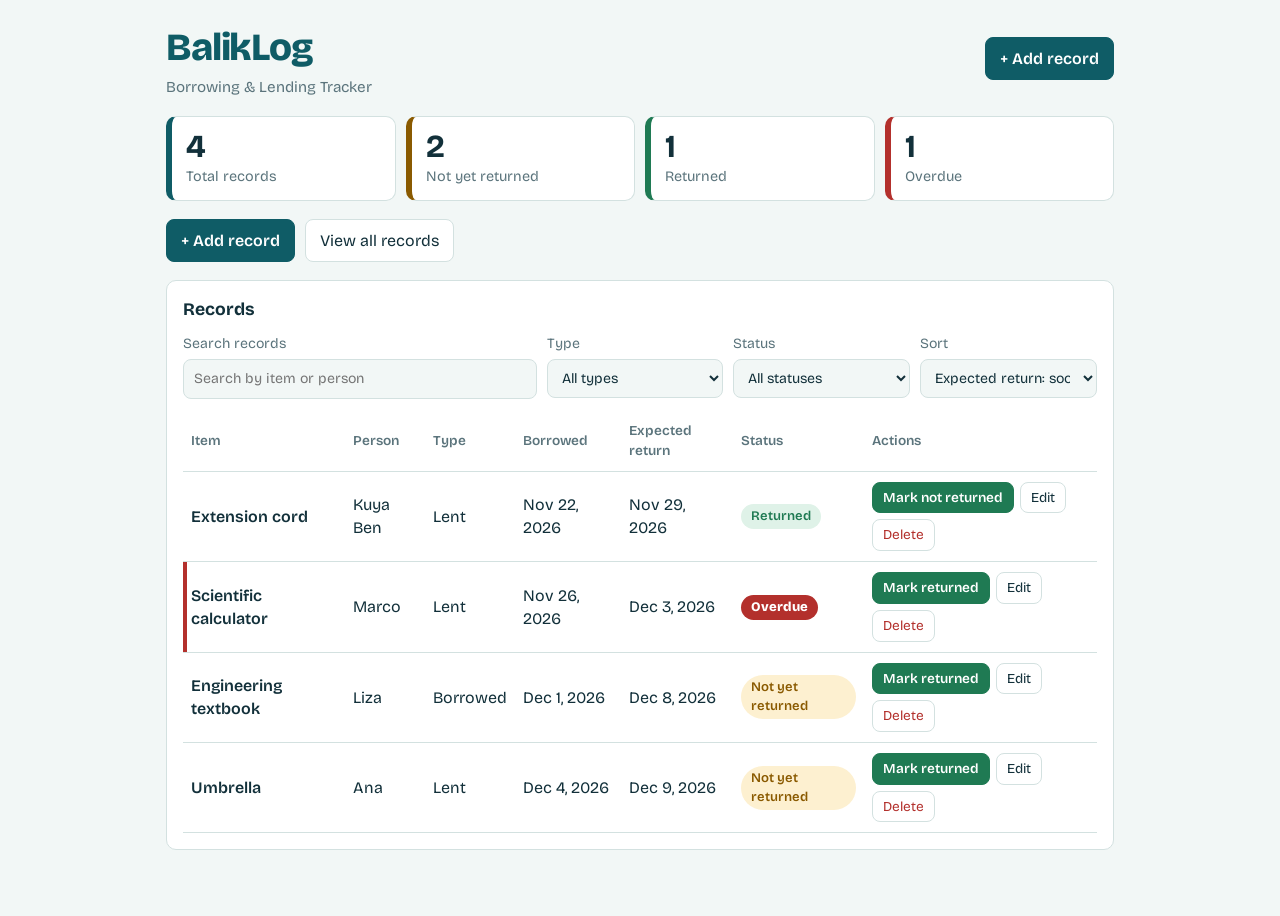
==== dashboard.html @ c974f70d "yes" ====
<!DOCTYPE html>
<html lang="en">
<head>
<meta charset="UTF-8">
<meta http-equiv="refresh" content="0;url=index.html">
<meta name="viewport" content="width=device-width, initial-scale=1">
<title>BalikLog</title>
</head>
<body>
<p>BalikLog has moved to the <a href="index.html">main dashboard</a>.</p>
<script>window.location.replace("index.html");</script>
</body>
</html>
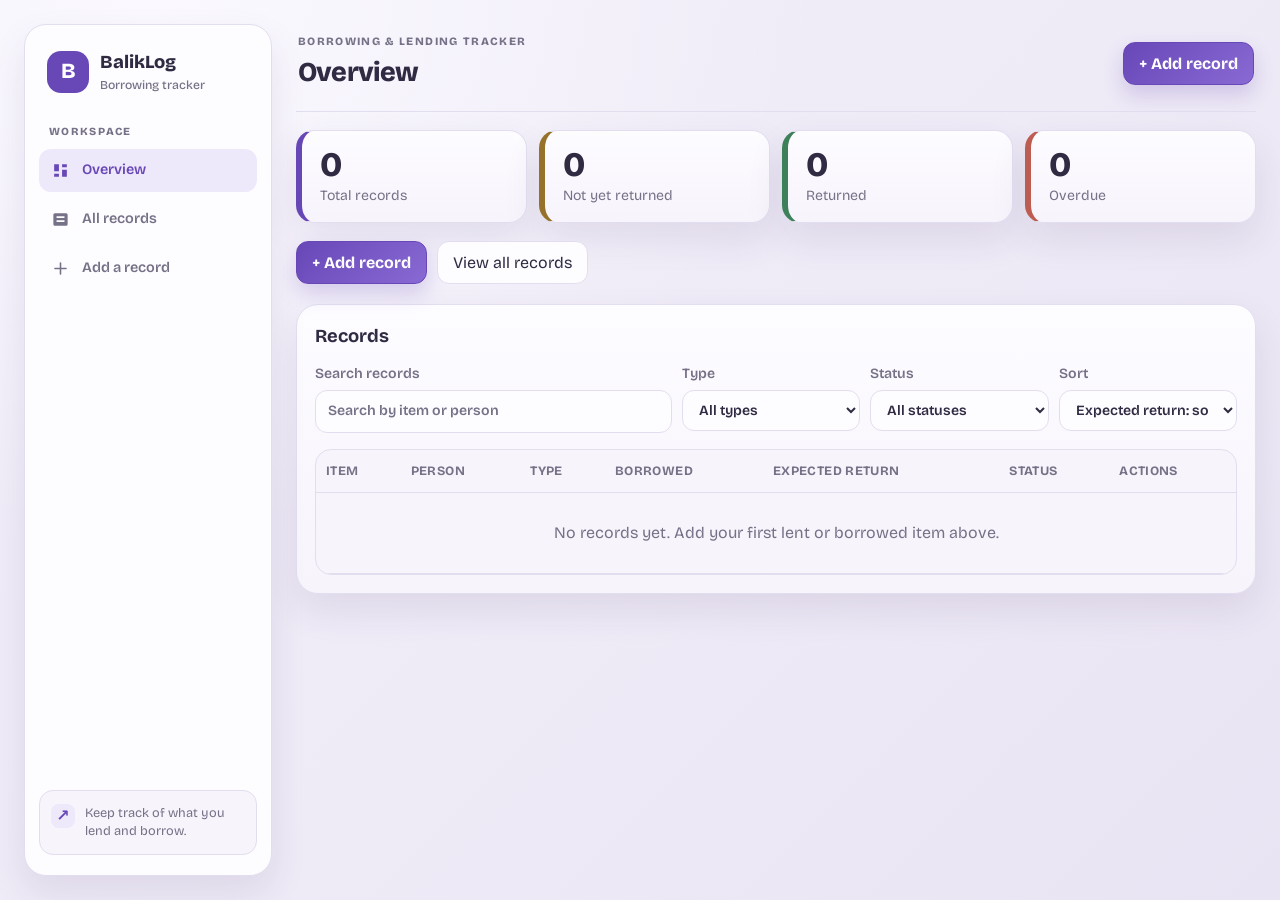
==== commit 98fc4333: "na update ko na beshiwap" ====
--- a/dashboard.html
+++ b/dashboard.html
@@ -1,6 +1,7 @@
 <!DOCTYPE html>
 <html lang="en">
 <head>
+<!-- Legacy entry point: automatically forwards old dashboard links to index.html. -->
 <meta charset="UTF-8">
 <meta http-equiv="refresh" content="0;url=index.html">
 <meta name="viewport" content="width=device-width, initial-scale=1">
